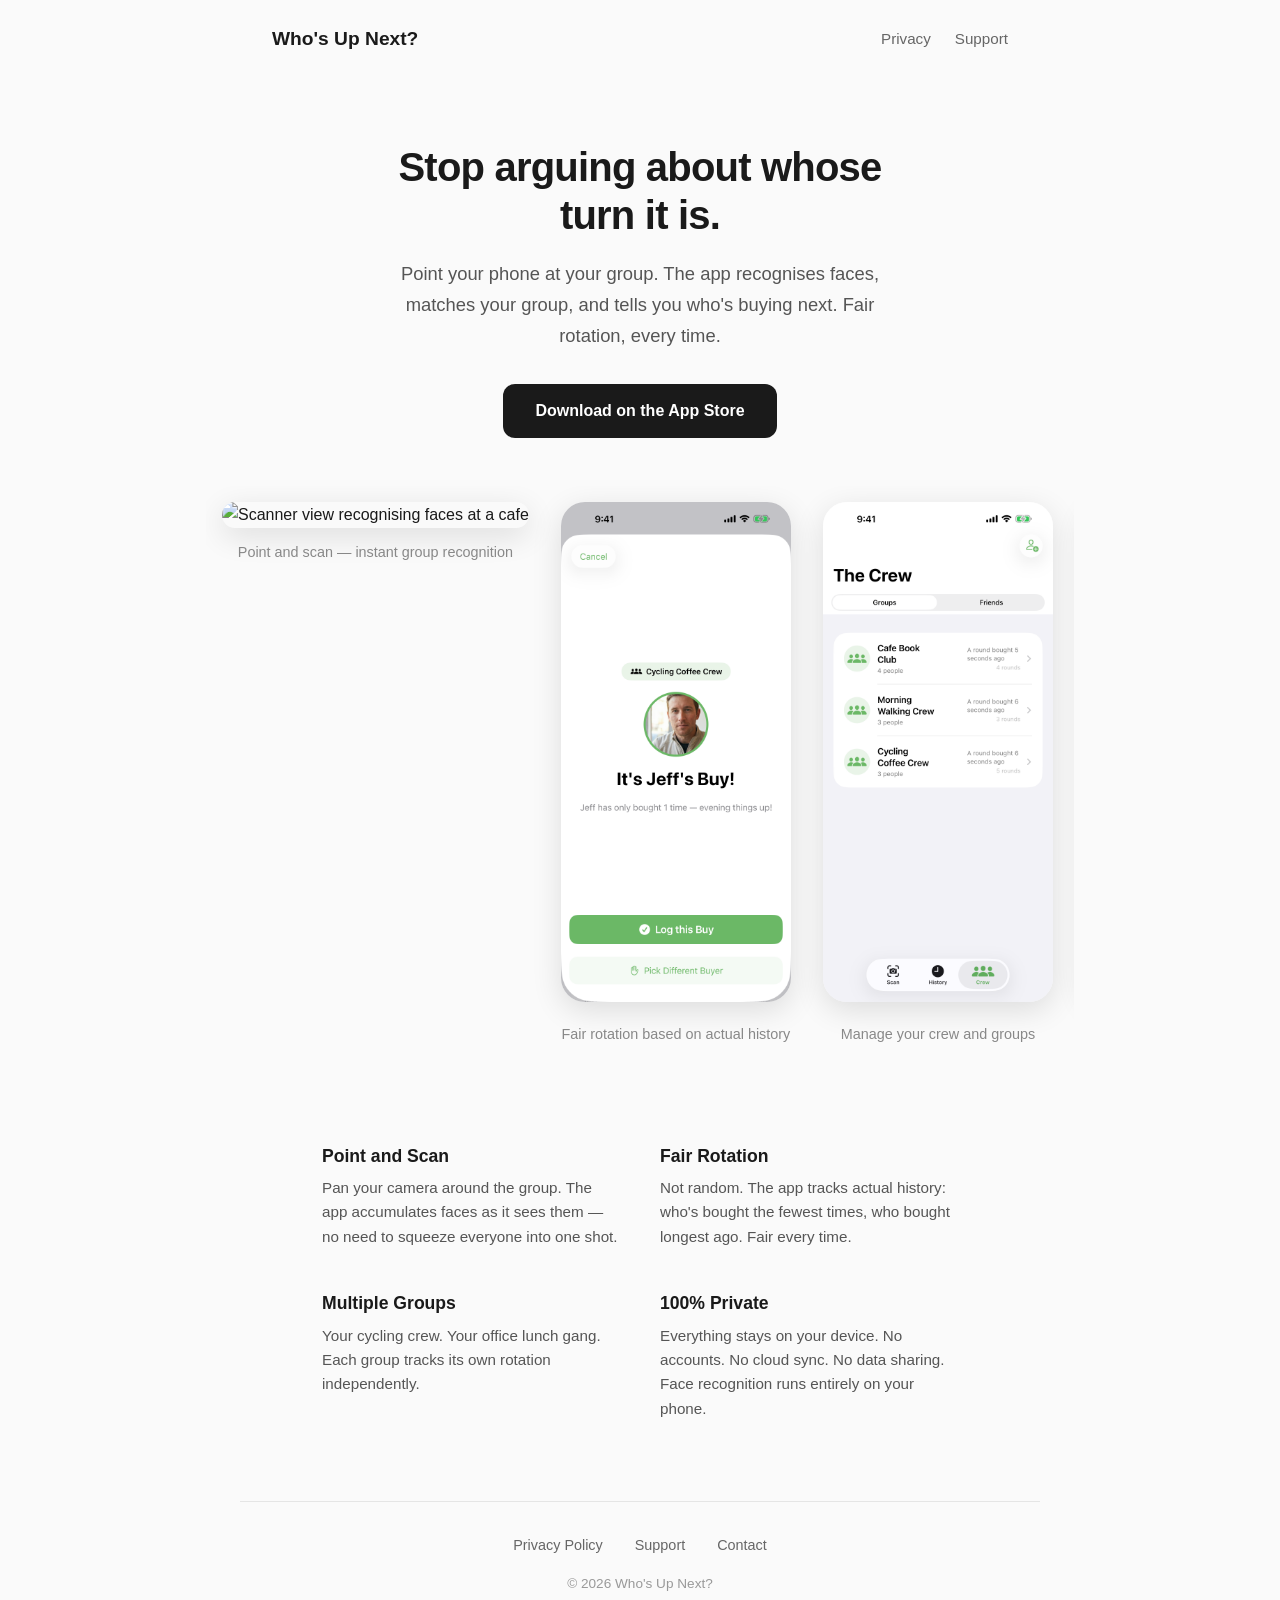
==== index.html @ bf679747 "feat: initial website with privacy policy, support, and screenshots Static site for whosupnext.today" ====
<!DOCTYPE html>
<html lang="en">
<head>
    <meta charset="UTF-8">
    <meta name="viewport" content="width=device-width, initial-scale=1.0">
    <title>Who's Up Next? - Fair Round Tracking</title>
    <link rel="stylesheet" href="style.css" id="theme-stylesheet">
    <meta name="description" content="Stop arguing about whose turn it is. Point your camera at your group and instantly see who's buying next.">
</head>
<body>
    <header>
        <nav>
            <a href="/" class="logo">Who's Up Next?</a>
            <div class="nav-links">
                <a href="/privacy">Privacy</a>
                <a href="/support">Support</a>
            </div>
        </nav>
    </header>

    <main>
        <section class="hero">
            <h1>Stop arguing about whose turn it is.</h1>
            <p class="subtitle">Point your phone at your group. The app recognises faces, matches your group, and tells you who's buying next. Fair rotation, every time.</p>
            <a href="#" class="cta-button">Download on the App Store</a>
        </section>

        <section class="screenshots">
            <div class="screenshot-scroll">
                <div class="screenshot">
                    <img src="/screenshots/iphone-large-01-scanner-cafe.png" alt="Scanner view recognising faces at a cafe" loading="lazy">
                    <p class="caption">Point and scan &mdash; instant group recognition</p>
                </div>
                <div class="screenshot">
                    <img src="/screenshots/iphone-large-04-nomination.png" alt="Nomination screen showing whose turn it is" loading="lazy">
                    <p class="caption">Fair rotation based on actual history</p>
                </div>
                <div class="screenshot">
                    <img src="/screenshots/iphone-large-02-crew.png" alt="Crew view showing friends list" loading="lazy">
                    <p class="caption">Manage your crew and groups</p>
                </div>
                <div class="screenshot">
                    <img src="/screenshots/iphone-large-05-history.png" alt="History of past rounds" loading="lazy">
                    <p class="caption">Never forget who bought last time</p>
                </div>
            </div>
        </section>

        <section class="features">
            <div class="feature">
                <h3>Point and Scan</h3>
                <p>Pan your camera around the group. The app accumulates faces as it sees them &mdash; no need to squeeze everyone into one shot.</p>
            </div>
            <div class="feature">
                <h3>Fair Rotation</h3>
                <p>Not random. The app tracks actual history: who's bought the fewest times, who bought longest ago. Fair every time.</p>
            </div>
            <div class="feature">
                <h3>Multiple Groups</h3>
                <p>Your cycling crew. Your office lunch gang. Each group tracks its own rotation independently.</p>
            </div>
            <div class="feature">
                <h3>100% Private</h3>
                <p>Everything stays on your device. No accounts. No cloud sync. No data sharing. Face recognition runs entirely on your phone.</p>
            </div>
        </section>
    </main>

    <footer>
        <div class="footer-links">
            <a href="/privacy">Privacy Policy</a>
            <a href="/support">Support</a>
            <a href="mailto:support@whosupnext.today">Contact</a>
        </div>
        <p class="copyright">&copy; 2026 Who's Up Next?</p>
    </footer>
</body>
</html>
---- style.css ----
/* ============================================
   THEME A: "Minimal" — clean black & white
   ============================================ */

* {
    margin: 0;
    padding: 0;
    box-sizing: border-box;
}

body {
    font-family: -apple-system, BlinkMacSystemFont, "Segoe UI", Roboto, sans-serif;
    color: #1a1a1a;
    line-height: 1.6;
    background: #fafafa;
}

/* Nav */
nav {
    max-width: 800px;
    margin: 0 auto;
    padding: 1.5rem 2rem;
    display: flex;
    justify-content: space-between;
    align-items: center;
}

.logo {
    font-size: 1.2rem;
    font-weight: 700;
    color: #1a1a1a;
    text-decoration: none;
}

.nav-links {
    display: flex;
    gap: 1.5rem;
}

.nav-links a {
    color: #666;
    text-decoration: none;
    font-size: 0.95rem;
}

.nav-links a:hover {
    color: #1a1a1a;
}

/* Hero */
.hero {
    max-width: 600px;
    margin: 4rem auto 3rem;
    padding: 0 2rem;
    text-align: center;
}

.hero h1 {
    font-size: 2.5rem;
    line-height: 1.2;
    margin-bottom: 1.2rem;
    letter-spacing: -0.02em;
}

.subtitle {
    font-size: 1.15rem;
    color: #555;
    margin-bottom: 2rem;
    line-height: 1.7;
}

.cta-button {
    display: inline-block;
    background: #1a1a1a;
    color: white;
    padding: 0.9rem 2rem;
    border-radius: 12px;
    text-decoration: none;
    font-weight: 600;
    font-size: 1rem;
    transition: background 0.2s;
}

.cta-button:hover {
    background: #333;
}

/* Screenshots */
.screenshots {
    max-width: 900px;
    margin: 0 auto 4rem;
    padding: 0 1rem;
}

.screenshot-scroll {
    display: flex;
    gap: 2rem;
    overflow-x: auto;
    scroll-snap-type: x mandatory;
    -webkit-overflow-scrolling: touch;
    padding: 1rem 1rem 2rem;
}

.screenshot-scroll::-webkit-scrollbar {
    display: none;
}

.screenshot {
    flex: 0 0 auto;
    scroll-snap-align: center;
    text-align: center;
}

.screenshot img {
    height: 500px;
    width: auto;
    border-radius: 24px;
    box-shadow: 0 8px 30px rgba(0, 0, 0, 0.12);
}

.screenshot .caption {
    margin-top: 0.8rem;
    font-size: 0.9rem;
    color: #888;
}

/* Features */
.features {
    max-width: 700px;
    margin: 0 auto 5rem;
    padding: 0 2rem;
    display: grid;
    grid-template-columns: 1fr 1fr;
    gap: 2.5rem;
}

.feature h3 {
    font-size: 1.1rem;
    margin-bottom: 0.4rem;
}

.feature p {
    color: #555;
    font-size: 0.95rem;
    line-height: 1.6;
}

/* Footer */
footer {
    max-width: 800px;
    margin: 0 auto;
    padding: 2rem;
    border-top: 1px solid #e5e5e5;
    text-align: center;
}

.footer-links {
    display: flex;
    justify-content: center;
    gap: 2rem;
    margin-bottom: 1rem;
}

.footer-links a {
    color: #666;
    text-decoration: none;
    font-size: 0.9rem;
}

.footer-links a:hover {
    color: #1a1a1a;
}

.copyright {
    color: #999;
    font-size: 0.85rem;
}

/* Legal pages */
.legal {
    max-width: 650px;
    margin: 2rem auto 4rem;
    padding: 0 2rem;
}

.legal h1 {
    font-size: 2rem;
    margin-bottom: 0.5rem;
}

.legal .updated {
    color: #999;
    font-size: 0.9rem;
    margin-bottom: 2rem;
}

.legal h2 {
    font-size: 1.2rem;
    margin-top: 2rem;
    margin-bottom: 0.5rem;
}

.legal p, .legal li {
    color: #444;
    font-size: 0.95rem;
    margin-bottom: 0.8rem;
}

.legal ul {
    padding-left: 1.5rem;
    margin-bottom: 0.8rem;
}

/* Responsive */
@media (max-width: 600px) {
    .hero h1 {
        font-size: 1.8rem;
    }

    .features {
        grid-template-columns: 1fr;
        gap: 2rem;
    }

    .screenshot img {
        height: 400px;
    }
}
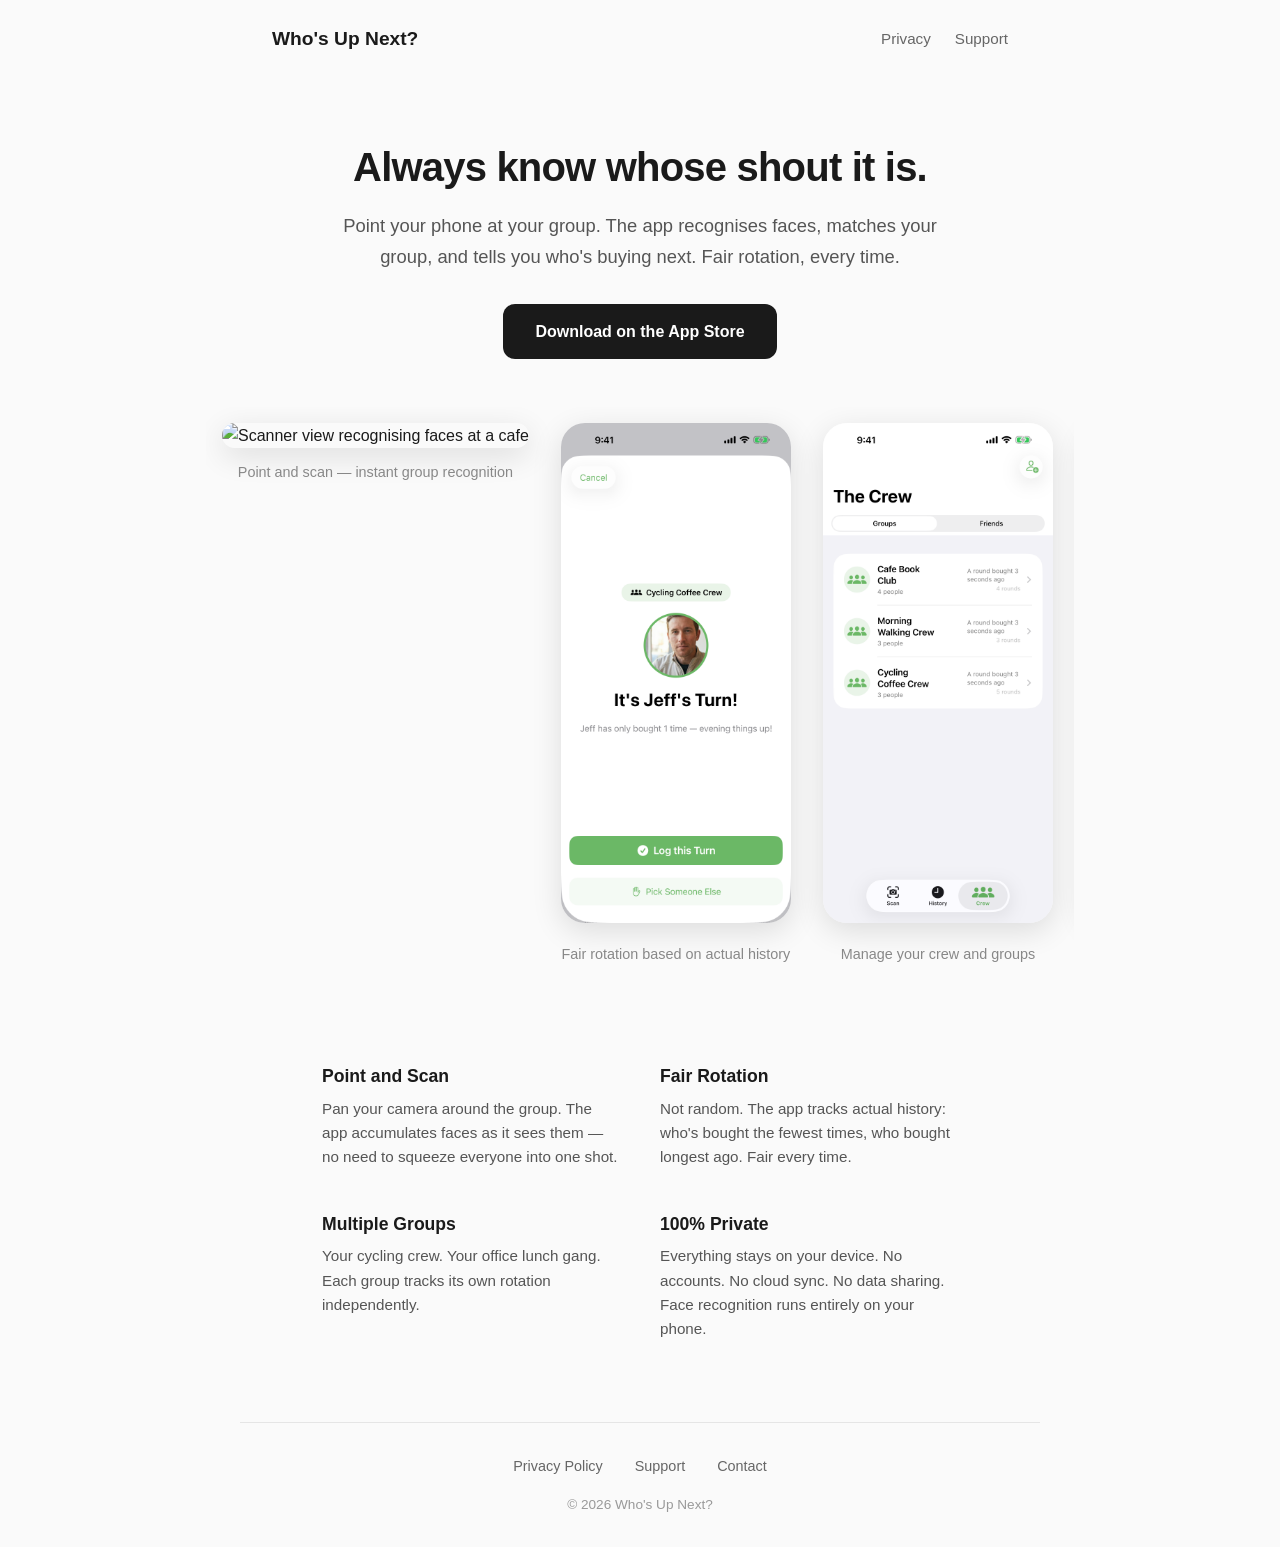
==== commit dca1884a: "chore: update screenshots with new branding Regenerated screenshots now show "Who's Up Next?" instea" ====
--- a/index.html
+++ b/index.html
@@ -20,7 +20,7 @@
 
     <main>
         <section class="hero">
-            <h1>Stop arguing about whose turn it is.</h1>
+            <h1>Always know whose shout it is.</h1>
             <p class="subtitle">Point your phone at your group. The app recognises faces, matches your group, and tells you who's buying next. Fair rotation, every time.</p>
             <a href="#" class="cta-button">Download on the App Store</a>
         </section>
@@ -28,7 +28,7 @@
         <section class="screenshots">
             <div class="screenshot-scroll">
                 <div class="screenshot">
-                    <img src="/screenshots/iphone-large-01-scanner-cafe.png" alt="Scanner view recognising faces at a cafe" loading="lazy">
+                    <img src="/screenshots/iphone-large-01-scanner.png" alt="Scanner view recognising faces at a cafe" loading="lazy">
                     <p class="caption">Point and scan &mdash; instant group recognition</p>
                 </div>
                 <div class="screenshot">
--- a/style.css
+++ b/style.css
@@ -49,7 +49,7 @@
 
 /* Hero */
 .hero {
-    max-width: 600px;
+    max-width: 700px;
     margin: 4rem auto 3rem;
     padding: 0 2rem;
     text-align: center;
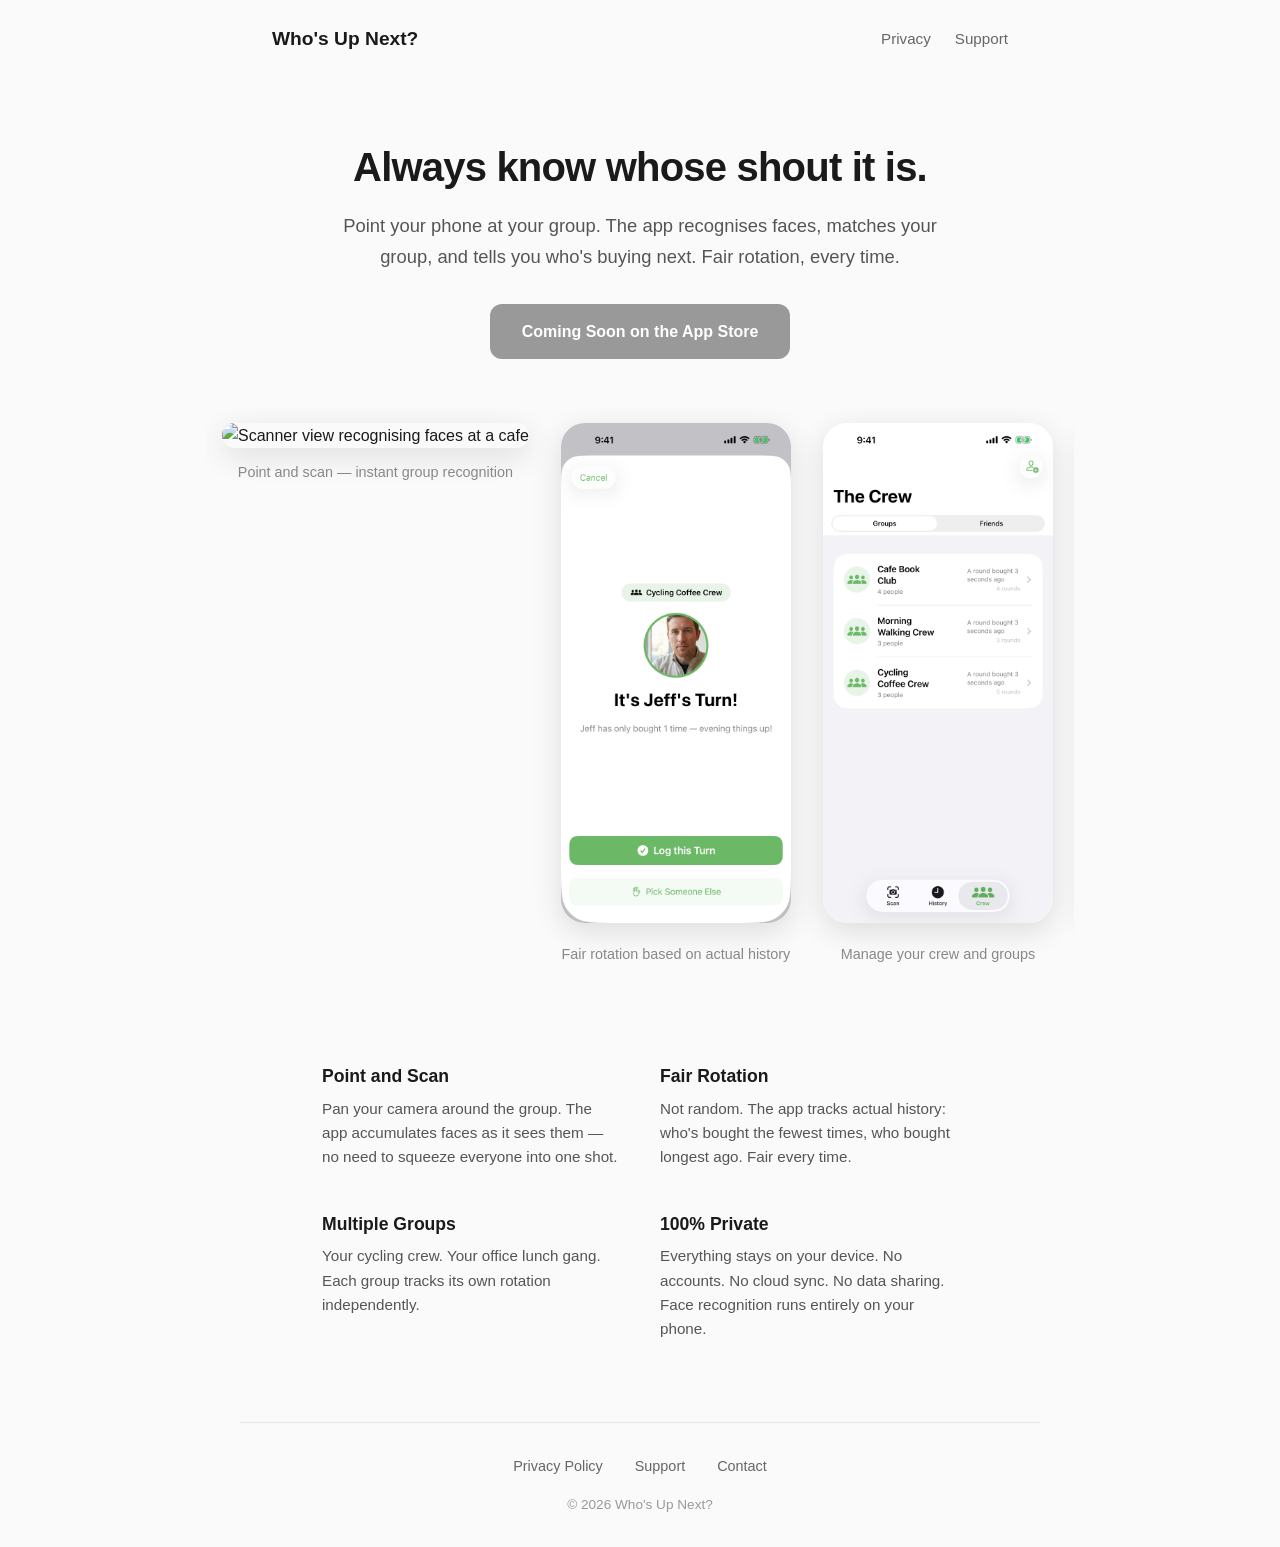
==== commit 1d2cc23b: "feat: grey out App Store button as "Coming Soon" until launch Co-Authored-By: Claude Opus 4.6 <norep" ====
--- a/index.html
+++ b/index.html
@@ -22,7 +22,7 @@
         <section class="hero">
             <h1>Always know whose shout it is.</h1>
             <p class="subtitle">Point your phone at your group. The app recognises faces, matches your group, and tells you who's buying next. Fair rotation, every time.</p>
-            <a href="#" class="cta-button">Download on the App Store</a>
+            <span class="cta-button cta-disabled">Coming Soon on the App Store</span>
         </section>
 
         <section class="screenshots">
--- a/style.css
+++ b/style.css
@@ -83,6 +83,12 @@
 
 .cta-button:hover {
     background: #333;
+}
+
+.cta-disabled {
+    background: #999;
+    cursor: default;
+    pointer-events: none;
 }
 
 /* Screenshots */
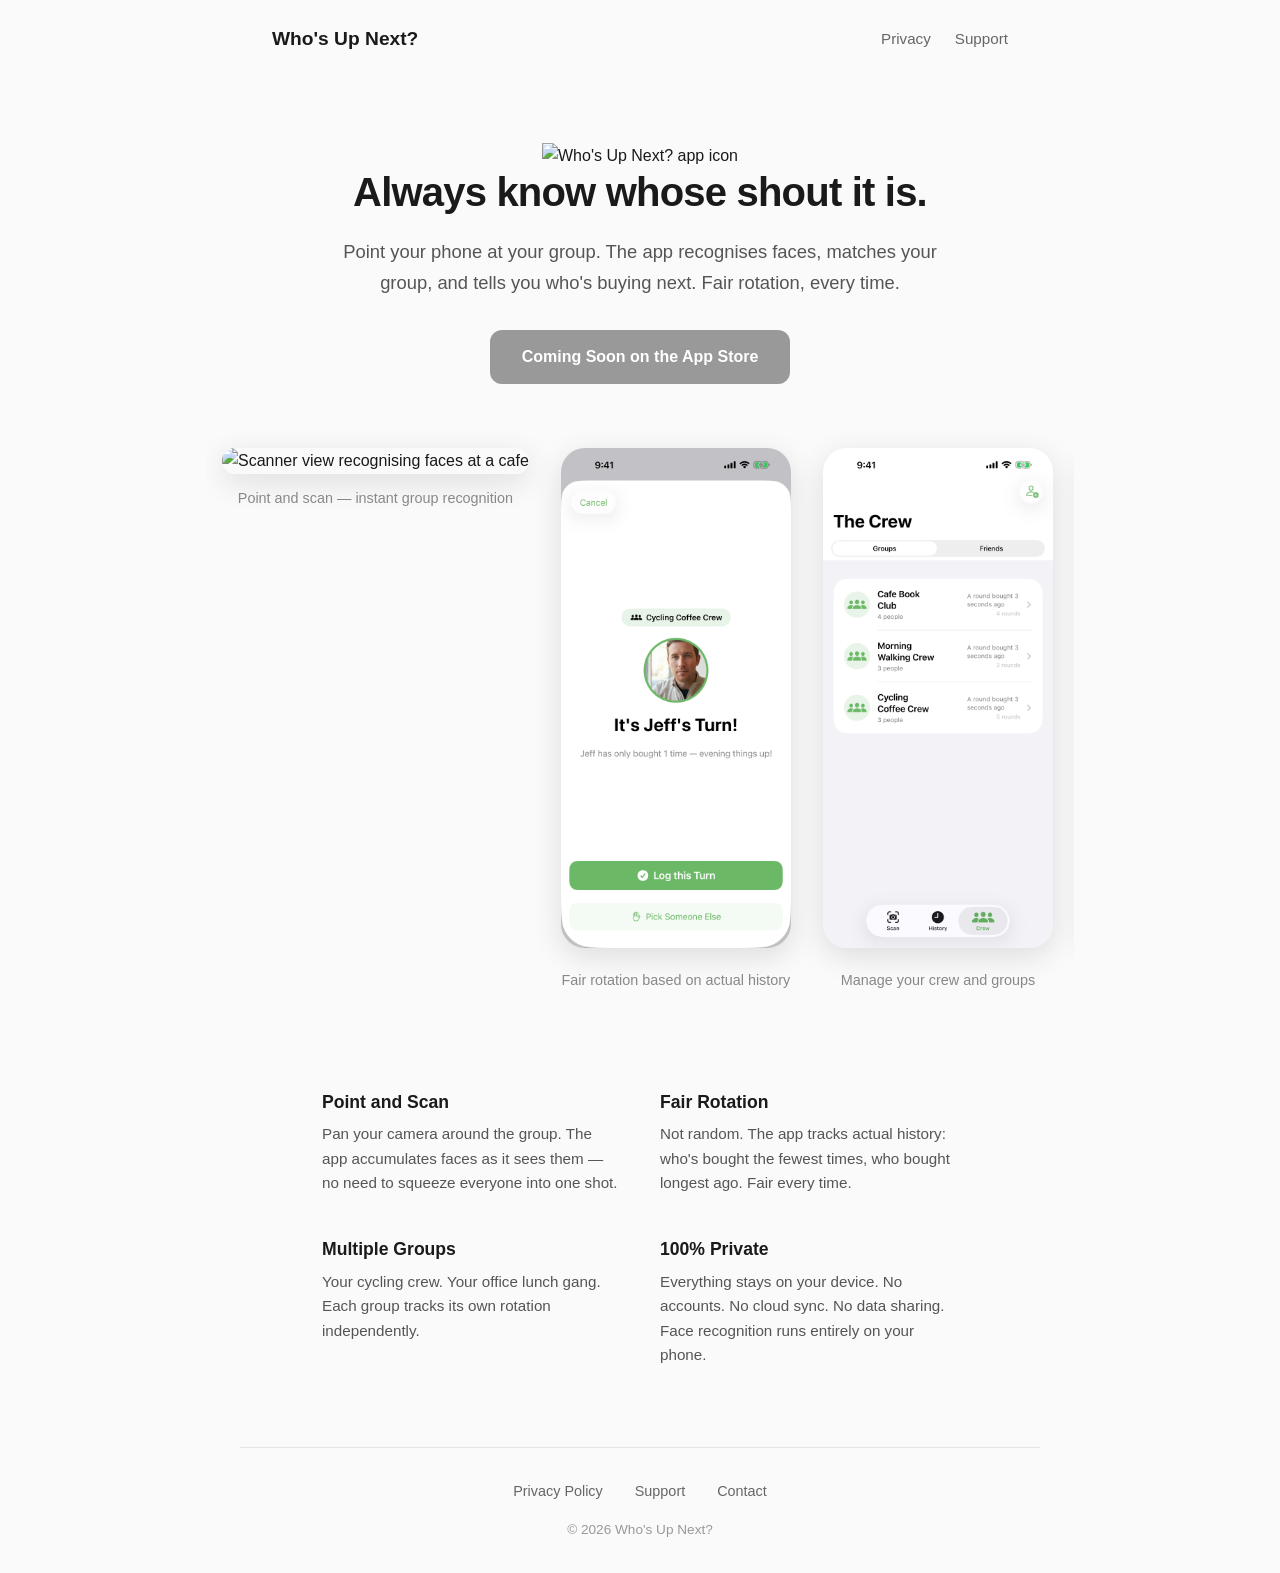
==== commit d39ed5e2: "fix: replace negative framing in meta description + add tone rules Meta description changed from "St" ====
--- a/index.html
+++ b/index.html
@@ -4,8 +4,10 @@
     <meta charset="UTF-8">
     <meta name="viewport" content="width=device-width, initial-scale=1.0">
     <title>Who's Up Next? - Fair Round Tracking</title>
+    <link rel="icon" type="image/png" href="/favicon.png">
+    <link rel="apple-touch-icon" href="/apple-touch-icon.png">
     <link rel="stylesheet" href="style.css" id="theme-stylesheet">
-    <meta name="description" content="Stop arguing about whose turn it is. Point your camera at your group and instantly see who's buying next.">
+    <meta name="description" content="Know exactly whose turn it is. Point your camera at your group and instantly see who's buying next.">
 </head>
 <body>
     <header>
@@ -20,6 +22,7 @@
 
     <main>
         <section class="hero">
+            <img src="/icon.png" alt="Who's Up Next? app icon" class="app-icon">
             <h1>Always know whose shout it is.</h1>
             <p class="subtitle">Point your phone at your group. The app recognises faces, matches your group, and tells you who's buying next. Fair rotation, every time.</p>
             <span class="cta-button cta-disabled">Coming Soon on the App Store</span>
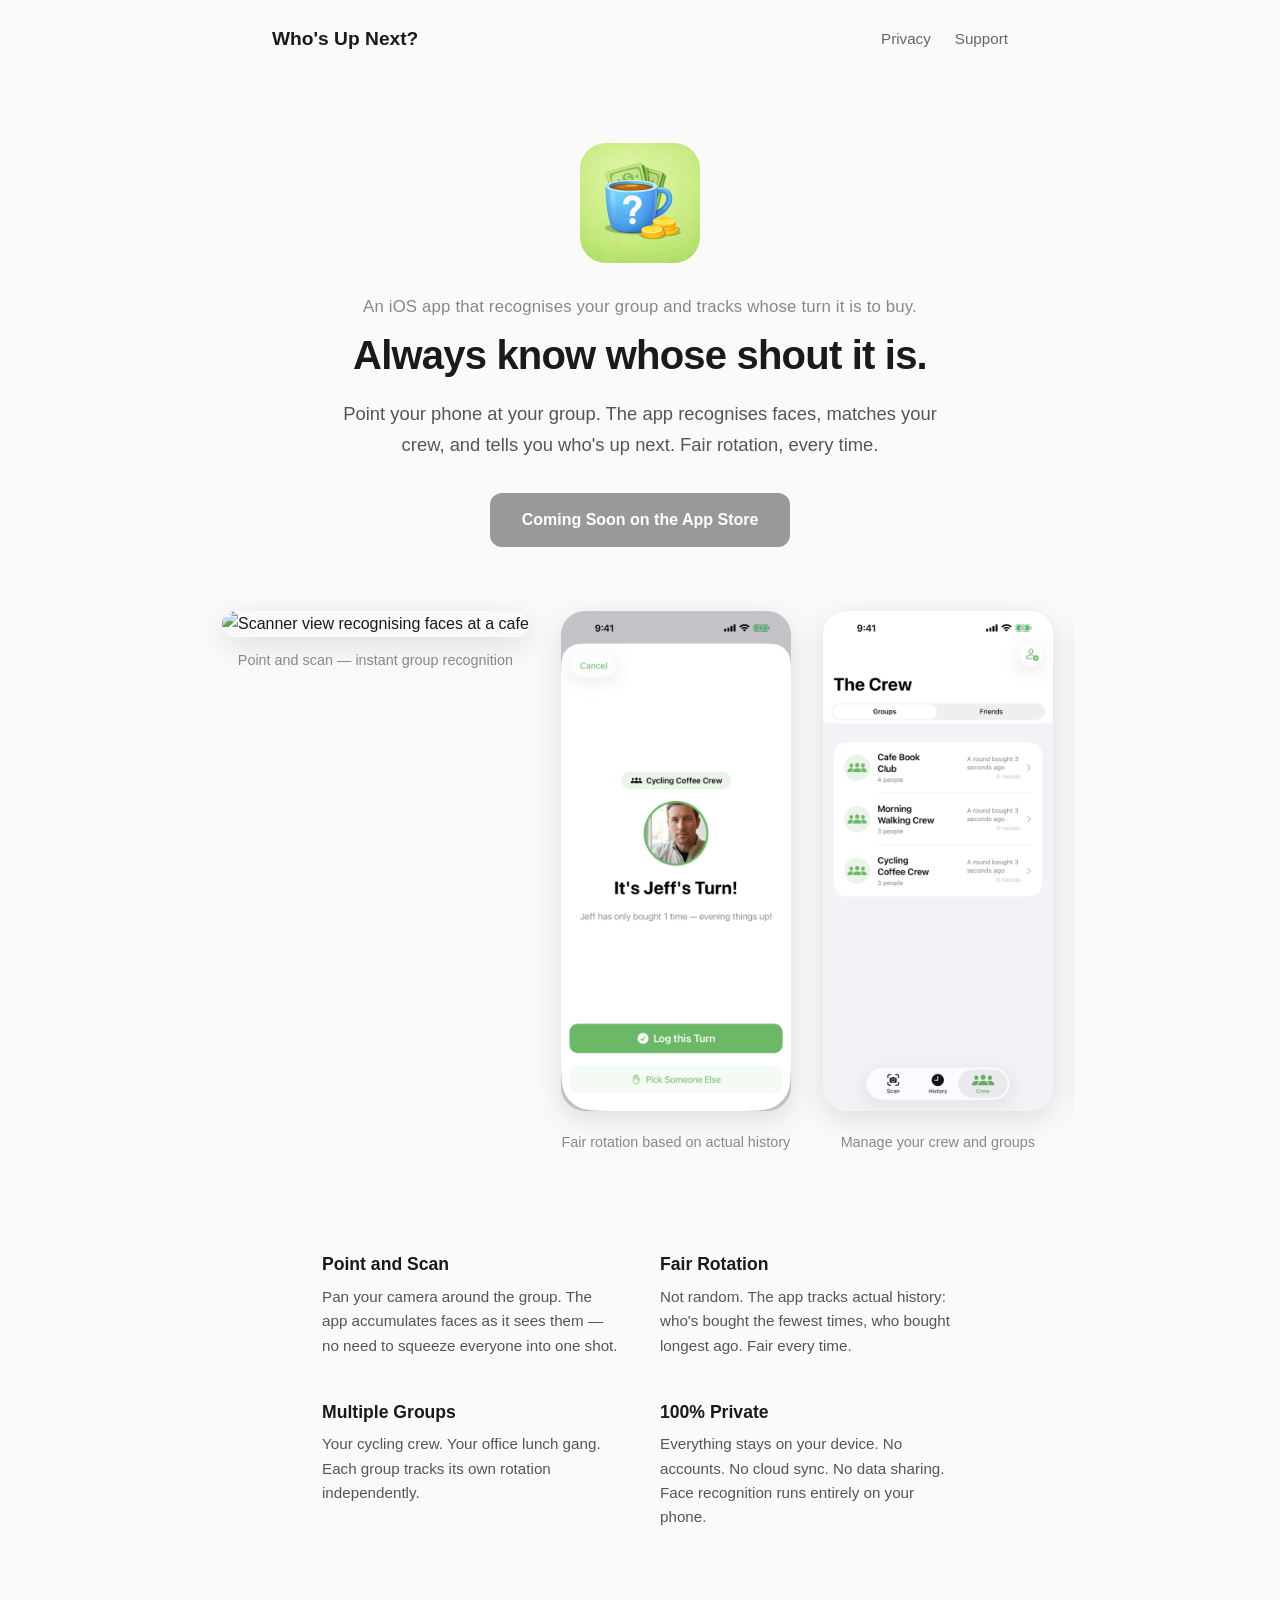
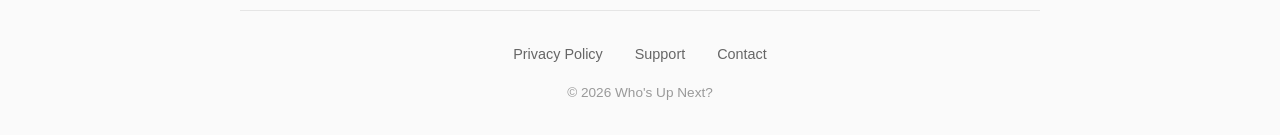
==== commit 5f4191a1: "feat: add tagline explaining what the app is Adds a one-liner above the hero headline so visitors im" ====
--- a/index.html
+++ b/index.html
@@ -23,8 +23,9 @@
     <main>
         <section class="hero">
             <img src="/icon.png" alt="Who's Up Next? app icon" class="app-icon">
+            <p class="tagline">An iOS app that recognises your group and tracks whose turn it is to buy.</p>
             <h1>Always know whose shout it is.</h1>
-            <p class="subtitle">Point your phone at your group. The app recognises faces, matches your group, and tells you who's buying next. Fair rotation, every time.</p>
+            <p class="subtitle">Point your phone at your group. The app recognises faces, matches your crew, and tells you who's up next. Fair rotation, every time.</p>
             <span class="cta-button cta-disabled">Coming Soon on the App Store</span>
         </section>
 
--- a/style.css
+++ b/style.css
@@ -45,6 +45,14 @@
 
 .nav-links a:hover {
     color: #1a1a1a;
+}
+
+/* App icon */
+.app-icon {
+    width: 120px;
+    height: 120px;
+    margin-bottom: 1.5rem;
+    border-radius: 26px;
 }
 
 /* Hero */
@@ -53,6 +61,13 @@
     margin: 4rem auto 3rem;
     padding: 0 2rem;
     text-align: center;
+}
+
+.tagline {
+    font-size: 1.05rem;
+    color: #888;
+    margin-bottom: 0.6rem;
+    letter-spacing: 0.01em;
 }
 
 .hero h1 {
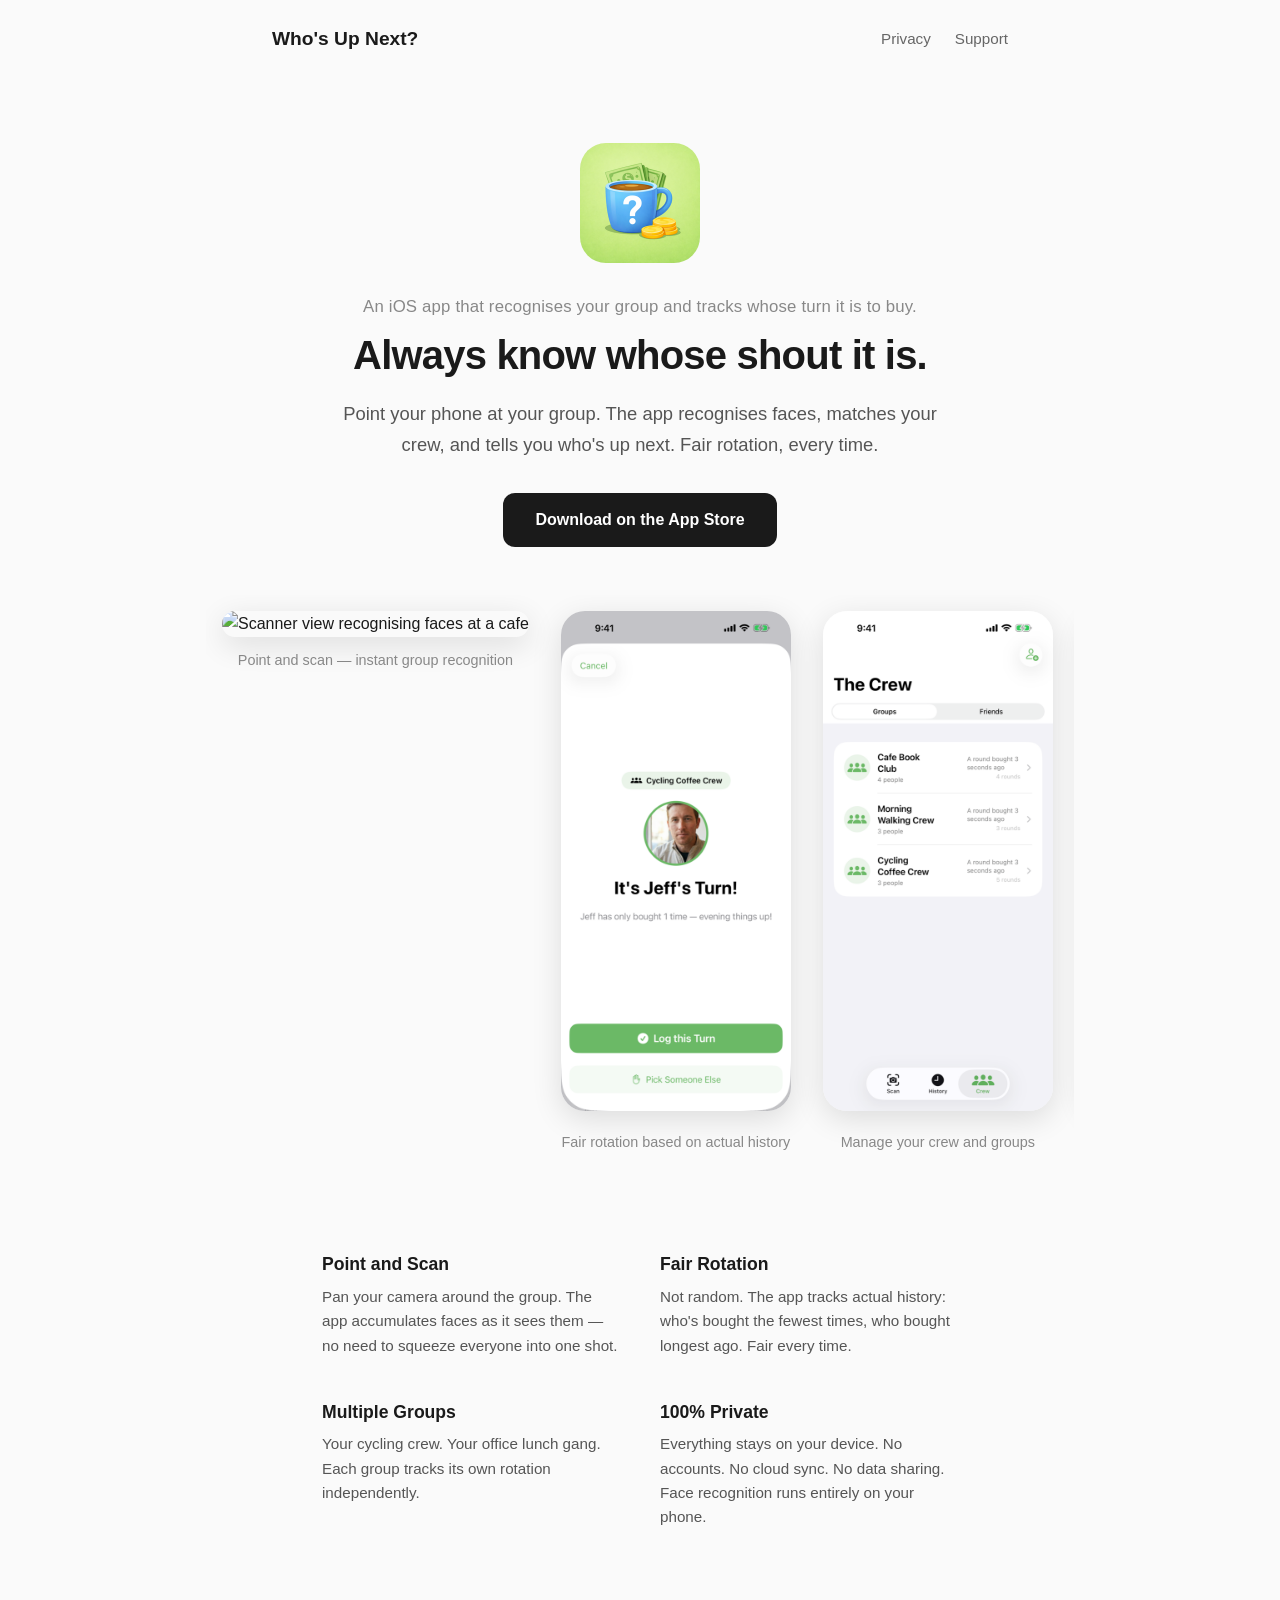
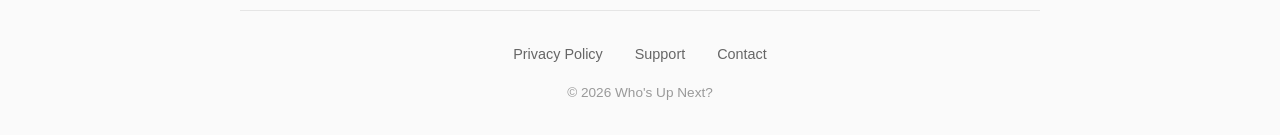
==== commit 53e04e93: "feat: add live App Store download link Replace "Coming Soon" placeholder with live App Store link fo" ====
--- a/index.html
+++ b/index.html
@@ -4,7 +4,8 @@
     <meta charset="UTF-8">
     <meta name="viewport" content="width=device-width, initial-scale=1.0">
     <title>Who's Up Next? - Fair Round Tracking</title>
-    <link rel="icon" type="image/png" href="/favicon.png">
+    <link rel="icon" type="image/x-icon" href="/favicon.ico">
+    <link rel="icon" type="image/png" sizes="48x48" href="/favicon.png">
     <link rel="apple-touch-icon" href="/apple-touch-icon.png">
     <link rel="stylesheet" href="style.css" id="theme-stylesheet">
     <meta name="description" content="Know exactly whose turn it is. Point your camera at your group and instantly see who's buying next.">
@@ -26,7 +27,7 @@
             <p class="tagline">An iOS app that recognises your group and tracks whose turn it is to buy.</p>
             <h1>Always know whose shout it is.</h1>
             <p class="subtitle">Point your phone at your group. The app recognises faces, matches your crew, and tells you who's up next. Fair rotation, every time.</p>
-            <span class="cta-button cta-disabled">Coming Soon on the App Store</span>
+            <a href="https://apps.apple.com/app/id6759303321" class="cta-button" target="_blank" rel="noopener">Download on the App Store</a>
         </section>
 
         <section class="screenshots">
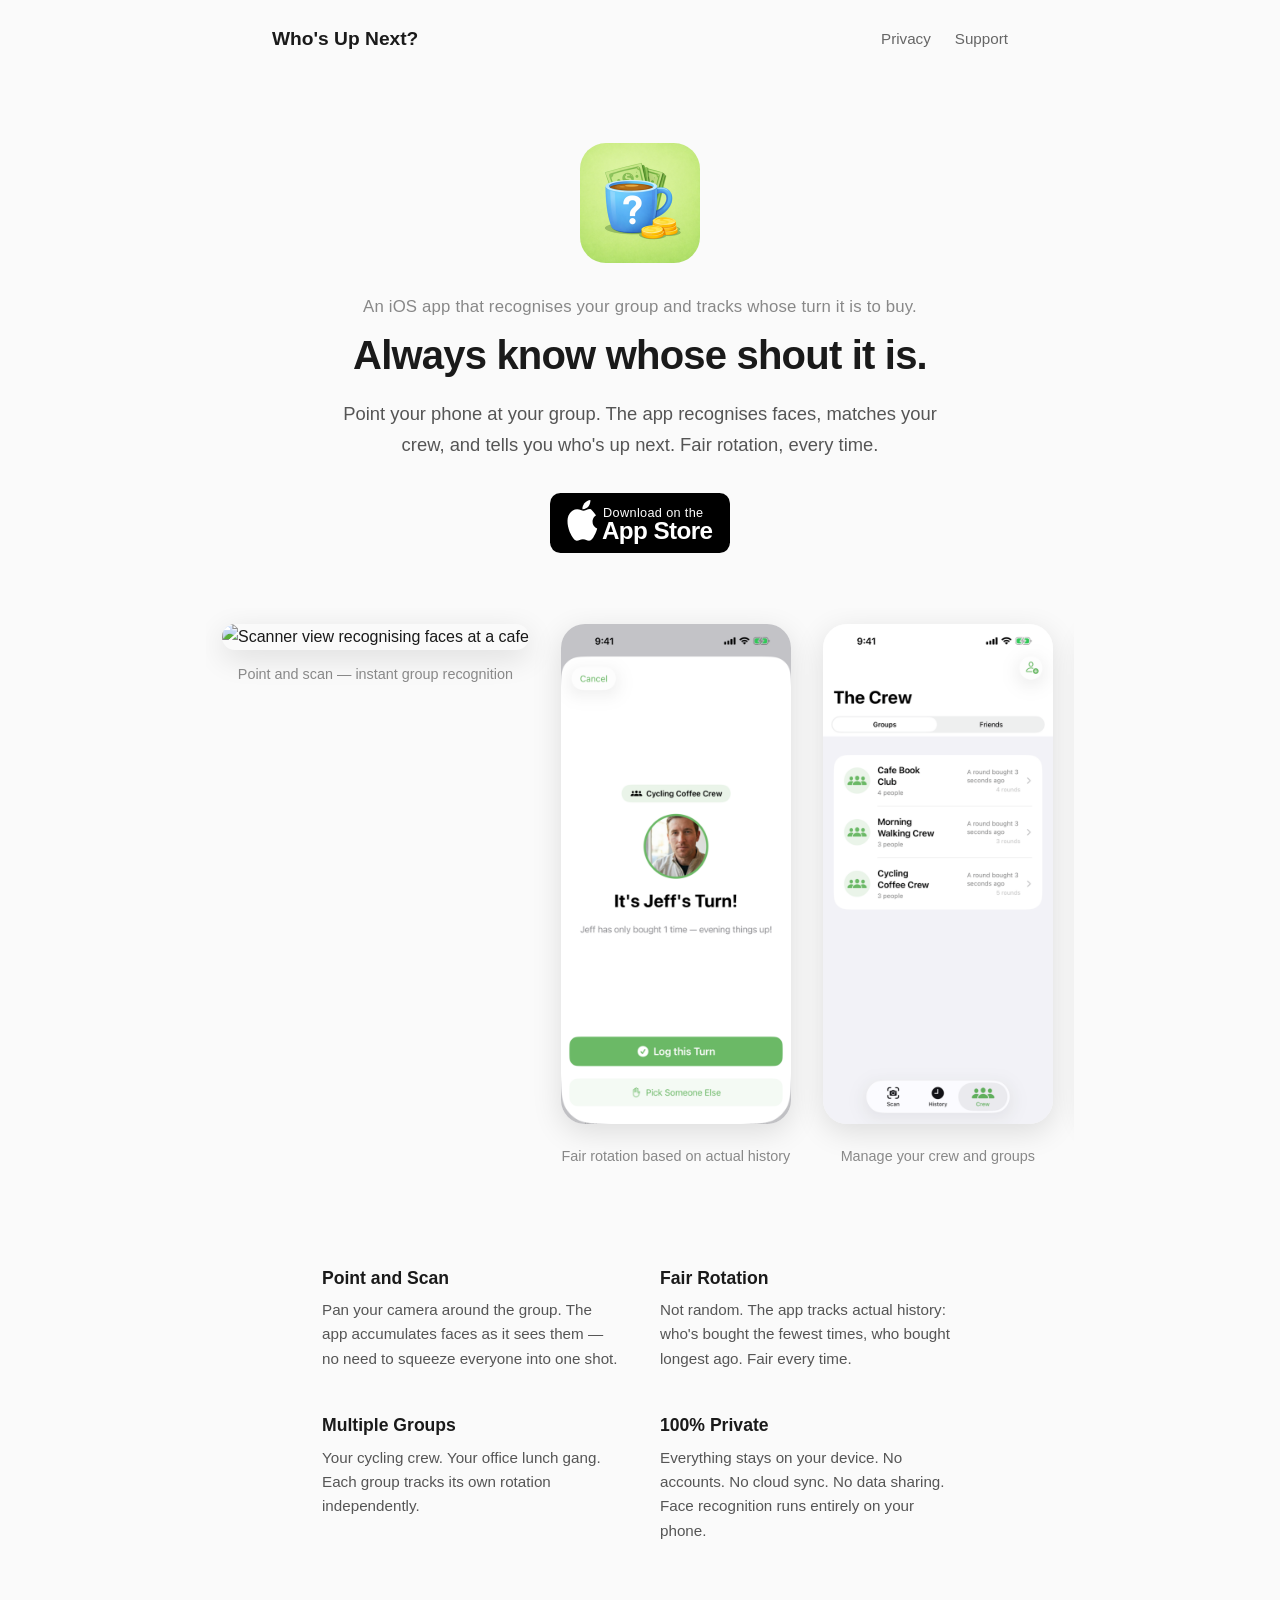
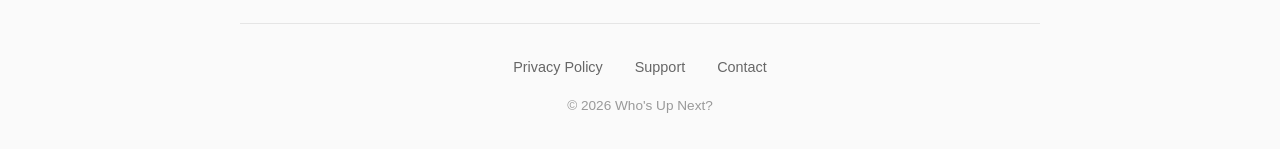
==== commit 16e0dc11: "feat: replace text CTA with official-style App Store badge Swap the plain black button for a proper " ====
--- a/index.html
+++ b/index.html
@@ -27,7 +27,9 @@
             <p class="tagline">An iOS app that recognises your group and tracks whose turn it is to buy.</p>
             <h1>Always know whose shout it is.</h1>
             <p class="subtitle">Point your phone at your group. The app recognises faces, matches your crew, and tells you who's up next. Fair rotation, every time.</p>
-            <a href="https://apps.apple.com/app/id6759303321" class="cta-button" target="_blank" rel="noopener">Download on the App Store</a>
+            <a href="https://apps.apple.com/app/id6759303321" class="app-store-link" target="_blank" rel="noopener">
+                <img src="/app-store-badge.svg" alt="Download on the App Store" class="app-store-badge">
+            </a>
         </section>
 
         <section class="screenshots">
--- a/style.css
+++ b/style.css
@@ -84,26 +84,21 @@
     line-height: 1.7;
 }
 
-.cta-button {
+.app-store-link {
     display: inline-block;
-    background: #1a1a1a;
-    color: white;
-    padding: 0.9rem 2rem;
-    border-radius: 12px;
-    text-decoration: none;
-    font-weight: 600;
-    font-size: 1rem;
-    transition: background 0.2s;
-}
-
-.cta-button:hover {
-    background: #333;
-}
-
-.cta-disabled {
-    background: #999;
-    cursor: default;
-    pointer-events: none;
+    text-decoration: none;
+    transition: opacity 0.2s, transform 0.2s;
+}
+
+.app-store-link:hover {
+    opacity: 0.85;
+    transform: scale(1.03);
+}
+
+.app-store-badge {
+    display: block;
+    width: 180px;
+    height: auto;
 }
 
 /* Screenshots */
